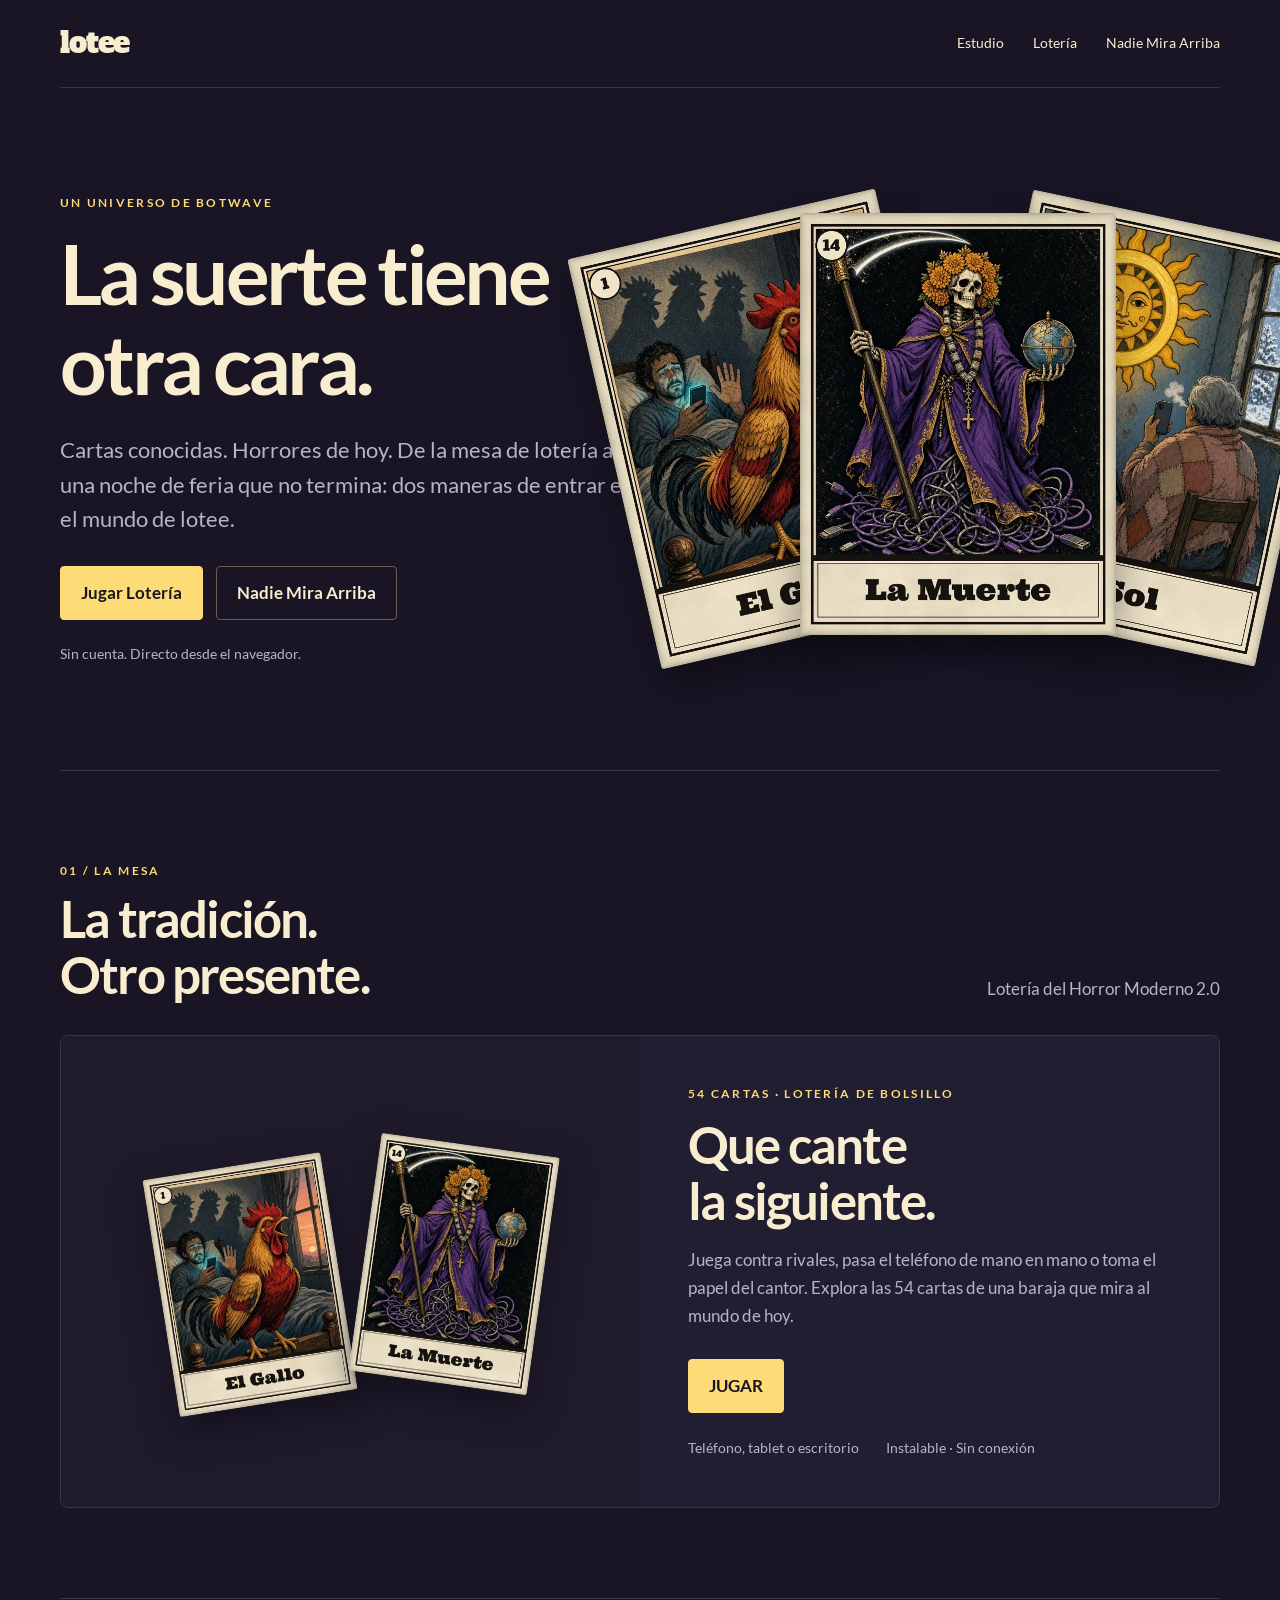
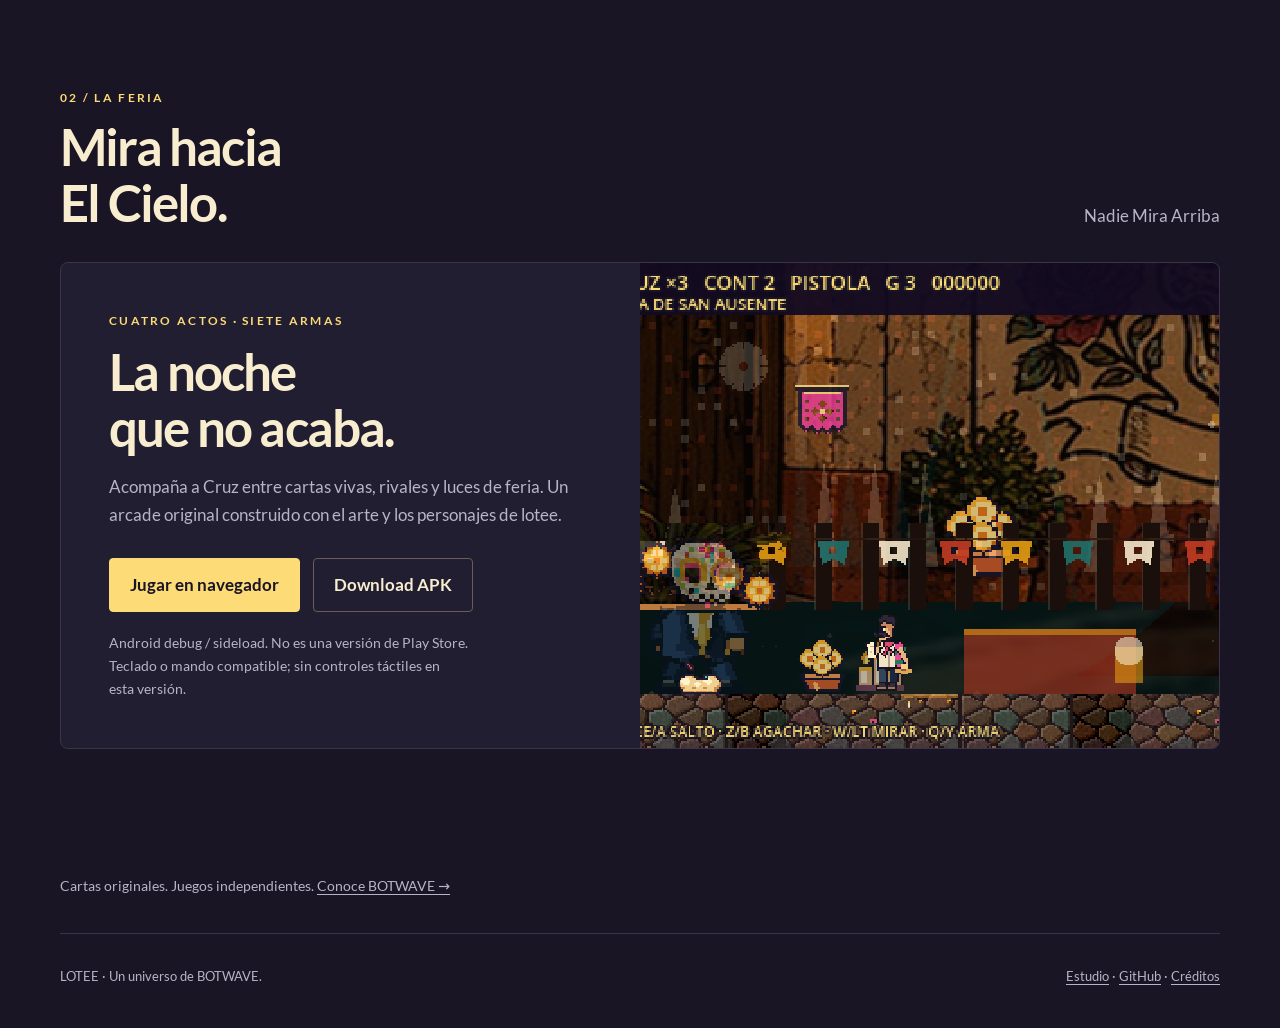
==== index.html @ ef2ec564 "Publish the LOTEE universe with both games, scoped offline PWA and Actions Pages" ====
<!doctype html>
<html lang="es"><head><meta charset="utf-8"><meta name="viewport" content="width=device-width,initial-scale=1,viewport-fit=cover"><meta name="theme-color" content="#171525"><meta name="color-scheme" content="dark"><title>lotee — Un universo, dos maneras de jugar</title><meta name="description" content="Lotería del Horror Moderno 2.0 y Nadie Mira Arriba. Cartas, feria y una noche que no acaba."><link rel="canonical" href="https://botwave1904.github.io/LOTEE/"><link rel="icon" href="assets/favicon.png"><link rel="stylesheet" href="assets/site.css"><meta property="og:type" content="website"><meta property="og:title" content="lotee — Un universo, dos maneras de jugar"><meta property="og:description" content="Lotería del Horror Moderno 2.0 y Nadie Mira Arriba. Cartas, feria y una noche que no acaba."><meta property="og:url" content="https://botwave1904.github.io/LOTEE/"><meta property="og:image" content="https://botwave1904.github.io/LOTEE/assets/og-lotee.jpg"><meta property="og:image:width" content="1200"><meta property="og:image:height" content="630"><meta name="twitter:card" content="summary_large_image"></head><body>
<header class="site-header wrap"><a class="brand slab" href="./">lotee</a><nav class="site-nav" aria-label="Navegación"><a href="https://botwave1904.github.io/">Estudio</a><a href="loteria/">Lotería</a><a href="nadie-mira-arriba/">Nadie Mira Arriba</a></nav></header><main class="wrap">
<section class="hero universe"><div class="hero-copy"><p class="eyebrow">Un universo de BOTWAVE</p><h1>La suerte tiene<br>otra cara.</h1><p class="intro">Cartas conocidas. Horrores de hoy. De la mesa de lotería a una noche de feria que no termina: dos maneras de entrar en el mundo de lotee.</p><div class="actions"><a class="button" href="loteria/">Jugar Lotería</a><a class="button secondary" href="nadie-mira-arriba/">Nadie Mira Arriba</a></div><p class="small muted" style="margin-top:1.4rem">Sin cuenta. Directo desde el navegador.</p></div><div class="fan" aria-label="Cartas originales de lotee"><img src="assets/card-01.webp" alt="El Gallo"><img src="assets/card-14.webp" alt="La Muerte"><img src="assets/card-46.webp" alt="Carta original de lotee"></div></section>
<section class="section" id="loteria"><div class="section-title"><div><p class="eyebrow">01 / La mesa</p><h2>La tradición.<br>Otro presente.</h2></div><p class="muted" style="max-width:31ch">Lotería del Horror Moderno 2.0</p></div><article class="feature"><div class="feature-inner"><div class="feature-media cards"><img src="assets/card-01.webp" alt="El Gallo"><img src="assets/card-14.webp" alt="La Muerte"></div><div class="feature-copy"><p class="eyebrow">54 cartas · Lotería de bolsillo</p><h2>Que cante<br>la siguiente.</h2><p>Juega contra rivales, pasa el teléfono de mano en mano o toma el papel del cantor. Explora las 54 cartas de una baraja que mira al mundo de hoy.</p><div class="actions"><a class="button" href="loteria/">JUGAR</a></div><div class="facts"><span>Teléfono, tablet o escritorio</span><span>Instalable · Sin conexión</span></div></div></div></article></section>
<section class="section" id="nadie"><div class="section-title"><div><p class="eyebrow">02 / La feria</p><h2>Mira hacia<br>El Cielo.</h2></div><p class="muted" style="max-width:31ch">Nadie Mira Arriba</p></div><article class="feature"><div class="feature-inner"><div class="feature-copy"><p class="eyebrow">Cuatro actos · Siete armas</p><h2>La noche<br>que no acaba.</h2><p>Acompaña a Cruz entre cartas vivas, rivales y luces de feria. Un arcade original construido con el arte y los personajes de lotee.</p><div class="actions"><a class="button" href="nadie-mira-arriba/">Jugar en navegador</a><a class="button secondary" href="https://github.com/botwave1904/LOTEE/releases/download/nma-godot-debug-2026-11-07/nadie-mira-arriba-debug.apk">Download APK</a></div><p class="small muted" style="margin-top:1.2rem">Android debug / sideload. No es una versión de Play Store. Teclado o mando compatible; sin controles táctiles en esta versión.</p></div><div class="feature-media"><img class="still" src="assets/nma-still.png" alt="Cruz en el Acto I de Nadie Mira Arriba" loading="lazy"></div></div></article></section><section class="quiet"><p>Cartas originales. Juegos independientes. <a href="https://botwave1904.github.io/">Conoce BOTWAVE →</a></p></section></main><footer class="site-footer wrap"><span>LOTEE · Un universo de BOTWAVE.</span><span><a href="https://botwave1904.github.io/">Estudio</a> · <a href="https://github.com/botwave1904/LOTEE">GitHub</a> · <a href="nadie-mira-arriba/CREDITOS.md">Créditos</a></span></footer></body></html>
---- assets/site.css ----
@layer reset, base, layout, components, motion;
@font-face{font-family:Lato;src:url("Lato.woff2") format("woff2");font-display:swap}
@font-face{font-family:Lato;font-weight:700;src:url("Lato-Bold.woff2") format("woff2");font-display:swap}
@font-face{font-family:Alfa;src:url("AlfaSlabOne.woff2") format("woff2");font-display:swap}
@layer reset{*{box-sizing:border-box}html{scroll-behavior:smooth}body{margin:0}img{display:block;max-width:100%}button,input{font:inherit}a{color:inherit}::selection{background:#ffdc75;color:#171525}}
@layer base{
:root{color-scheme:dark;--b-ink:#171525;--b-panel:#211e31;--b-cream:#f8edcf;--b-gold:#ffdc75;--b-dim:#b9b3c6;--b-line:#393448;--b-max:1160px}
@supports(color:oklch(80% .1 80)){:root{--b-ink:oklch(20.9% .032 293);--b-gold:oklch(90% .125 91)}}
body{font-family:Lato,system-ui,sans-serif;font-size:1.0625rem;line-height:1.65;color:var(--b-cream);background:var(--b-ink);-webkit-font-smoothing:antialiased}
h1,h2,h3,p{margin:0}h1,h2,h3{line-height:1.1;text-wrap:balance}p{text-wrap:pretty}a{text-underline-offset:.24em}a:hover{color:var(--b-gold)}a:focus-visible,button:focus-visible,summary:focus-visible{outline:3px solid var(--b-gold);outline-offset:5px;border-radius:3px}
h1{font-size:clamp(2.65rem,6.4vw,5.1rem);letter-spacing:-.045em;font-weight:700}h2{font-size:clamp(1.95rem,4vw,3.35rem);letter-spacing:-.035em}h3{font-size:1.35rem}p+p{margin-top:1rem}.eyebrow{font-size:.75rem;letter-spacing:.19em;text-transform:uppercase;color:var(--b-gold);font-weight:700}.muted{color:var(--b-dim)}.small{font-size:.875rem}.slab{font-family:Alfa,Georgia,serif;font-weight:400}.accent{color:var(--b-gold)}
}
@layer layout{
.wrap{width:min(var(--b-max),calc(100% - clamp(2rem,7vw,6rem)));margin-inline:auto}.site-header{display:flex;align-items:center;justify-content:space-between;gap:1.1rem;min-height:88px;border-bottom:1px solid var(--b-line)}.brand{text-decoration:none;font-size:.96rem;letter-spacing:.15em;font-weight:700;white-space:nowrap}.brand.slab{letter-spacing:-.04em;font-size:1.8rem;font-weight:400}.site-nav{display:flex;gap:clamp(.6rem,2.3vw,1.8rem);flex-wrap:wrap;align-items:center;font-size:.85rem; & a{display:inline-flex;align-items:center;min-height:44px;text-decoration:none} & a[aria-current=page]{color:var(--b-gold)}}
.hero{display:grid;gap:3rem;align-items:center;padding-block:clamp(3.25rem,7.5vw,7rem)}.hero-copy{max-width:710px}.hero h1{margin-block:1rem 1.55rem}.intro{font-size:clamp(1.12rem,1.9vw,1.35rem);line-height:1.6;color:var(--b-dim);max-width:53ch}.section{padding-block:clamp(3rem,7vw,6rem);border-top:1px solid var(--b-line)}.section-title{display:flex;align-items:end;justify-content:space-between;gap:2rem;margin-bottom:2rem}.section-title .eyebrow{margin-bottom:.6rem}.feature{container-type:inline-size;container-name:project;border:1px solid var(--b-line);background:var(--b-panel);overflow:hidden;border-radius:8px}.feature-inner{display:grid}.feature-copy{padding:clamp(1.5rem,5cqi,3rem)}.feature h2{margin:.75rem 0 1.1rem}.feature-copy>p:not(.eyebrow){color:var(--b-dim);max-width:51ch}.feature-media{position:relative;min-height:250px;background:#201b2c;overflow:hidden}.feature-media .still{width:100%;height:100%;object-fit:cover;image-rendering:pixelated}.feature-media.cards{display:flex;align-items:center;justify-content:center;gap:5%;padding:2rem;min-height:340px; & img{width:36%;max-width:180px;border-radius:3px;box-shadow:0 14px 34px #08060e80} & img:first-child{transform:rotate(-9deg) translateY(.8rem)} & img:last-child{transform:rotate(8deg) translateY(-.5rem)}}
@container project (min-width:780px){.feature-inner{grid-template-columns:1fr 1fr}.feature-copy{align-self:center}.feature-media{min-height:400px}}
.grid-two{display:grid;gap:2rem}.facts{display:flex;flex-wrap:wrap;gap:.6rem 1.7rem;margin-top:1.5rem;color:var(--b-dim);font-size:.85rem}.site-footer{display:flex;flex-wrap:wrap;align-items:center;justify-content:space-between;gap:1rem;padding-block:2rem 2.5rem;border-top:1px solid var(--b-line);font-size:.83rem;color:var(--b-dim)}.quiet{padding-block:2.2rem;color:var(--b-dim);font-size:.9rem}.quiet strong{color:var(--b-cream);font-weight:400}
@media(min-width:850px){.hero.universe{grid-template-columns:1.12fr 1fr;min-height:660px}.grid-two{grid-template-columns:1fr 1fr}}
@media(max-width:600px){.site-header{min-height:78px;gap:.7rem}.site-nav{font-size:.77rem;gap:.65rem}.brand{font-size:.82rem}.brand.slab{font-size:1.45rem}.section-title{display:block}.section-title>p{margin-top:1rem}.hero{gap:2rem}.hero-copy{width:100%}}
}
@layer components{
.actions{display:flex;gap:.8rem;flex-wrap:wrap;margin-top:1.8rem;align-items:center}.button{display:inline-flex;justify-content:center;align-items:center;min-height:50px;border:1px solid var(--b-gold);border-radius:4px;background:var(--b-gold);color:var(--b-ink);padding:.75rem 1.25rem;font-weight:700;text-decoration:none;transition:transform .15s ease,background .15s ease; &.secondary{background:transparent;color:var(--b-cream);border-color:#6b5c57} &:hover{color:var(--b-ink);background:#ffe7a1;transform:translateY(-2px)} &.secondary:hover{color:var(--b-gold);background:#ffffff08}}.text-link{font-size:.9rem;color:var(--b-gold);display:inline-flex;align-items:center;min-height:44px}.fan{height:clamp(320px,43vw,490px);position:relative;isolation:isolate; & img{position:absolute;height:86%;width:auto;max-width:70%;object-fit:contain;inset:6% auto auto 50%;border-radius:4px;box-shadow:0 20px 40px #0005;transform-origin:50% 100%} & img:first-child{transform:translateX(-95%) rotate(-13deg);z-index:1} & img:nth-child(2){transform:translateX(-50%);z-index:3} & img:last-child{transform:translateX(-5%) rotate(12deg);z-index:2}}
.panel{border:1px solid var(--b-line);padding:clamp(1.4rem,3vw,2.2rem);border-radius:6px;background:var(--b-panel); & h3{margin-bottom:1rem} & p{color:var(--b-dim)} & li+li{margin-top:.65rem}}.panel ul,.panel ol{padding-left:1.2rem;color:var(--b-dim)}kbd{border:1px solid #6a5c72;border-radius:3px;padding:.05rem .3rem;font:inherit;font-size:.85em;white-space:nowrap}code{overflow-wrap:anywhere;font-size:.8em}details{margin-top:1.5rem}summary{color:var(--b-gold);cursor:pointer}.pixel-mark{width:76px;height:76px;image-rendering:pixelated;margin-bottom:1.4rem}.nma-preview{width:100%;aspect-ratio:16/9;object-fit:cover;image-rendering:pixelated;border-radius:5px;border:1px solid var(--b-line)}.breadcrumb{padding-top:1.8rem;font-size:.85rem;color:var(--b-dim)}.universe-nav{font-family:Lato,system-ui,sans-serif;background:var(--b-ink);color:var(--b-cream);display:flex;gap:1rem;justify-content:space-between;align-items:center;min-height:48px;padding:0 max(12px,env(safe-area-inset-right));border-bottom:1px solid var(--b-line); & .brand{font-size:.85rem} & nav{display:flex;gap:clamp(.7rem,3vw,1.3rem);align-items:center} & a{text-decoration:none;min-height:44px;display:inline-flex;align-items:center;font-size:.75rem} & a[aria-current=page]{color:var(--b-gold)}}
}
@layer motion{@view-transition{navigation:auto}::view-transition-old(root),::view-transition-new(root){animation-duration:.14s}@media(prefers-reduced-motion:reduce){html{scroll-behavior:auto}*,*::before,*::after{animation-duration:.01ms!important;animation-iteration-count:1!important;transition:none!important}::view-transition-old(root),::view-transition-new(root){animation:none!important}}}
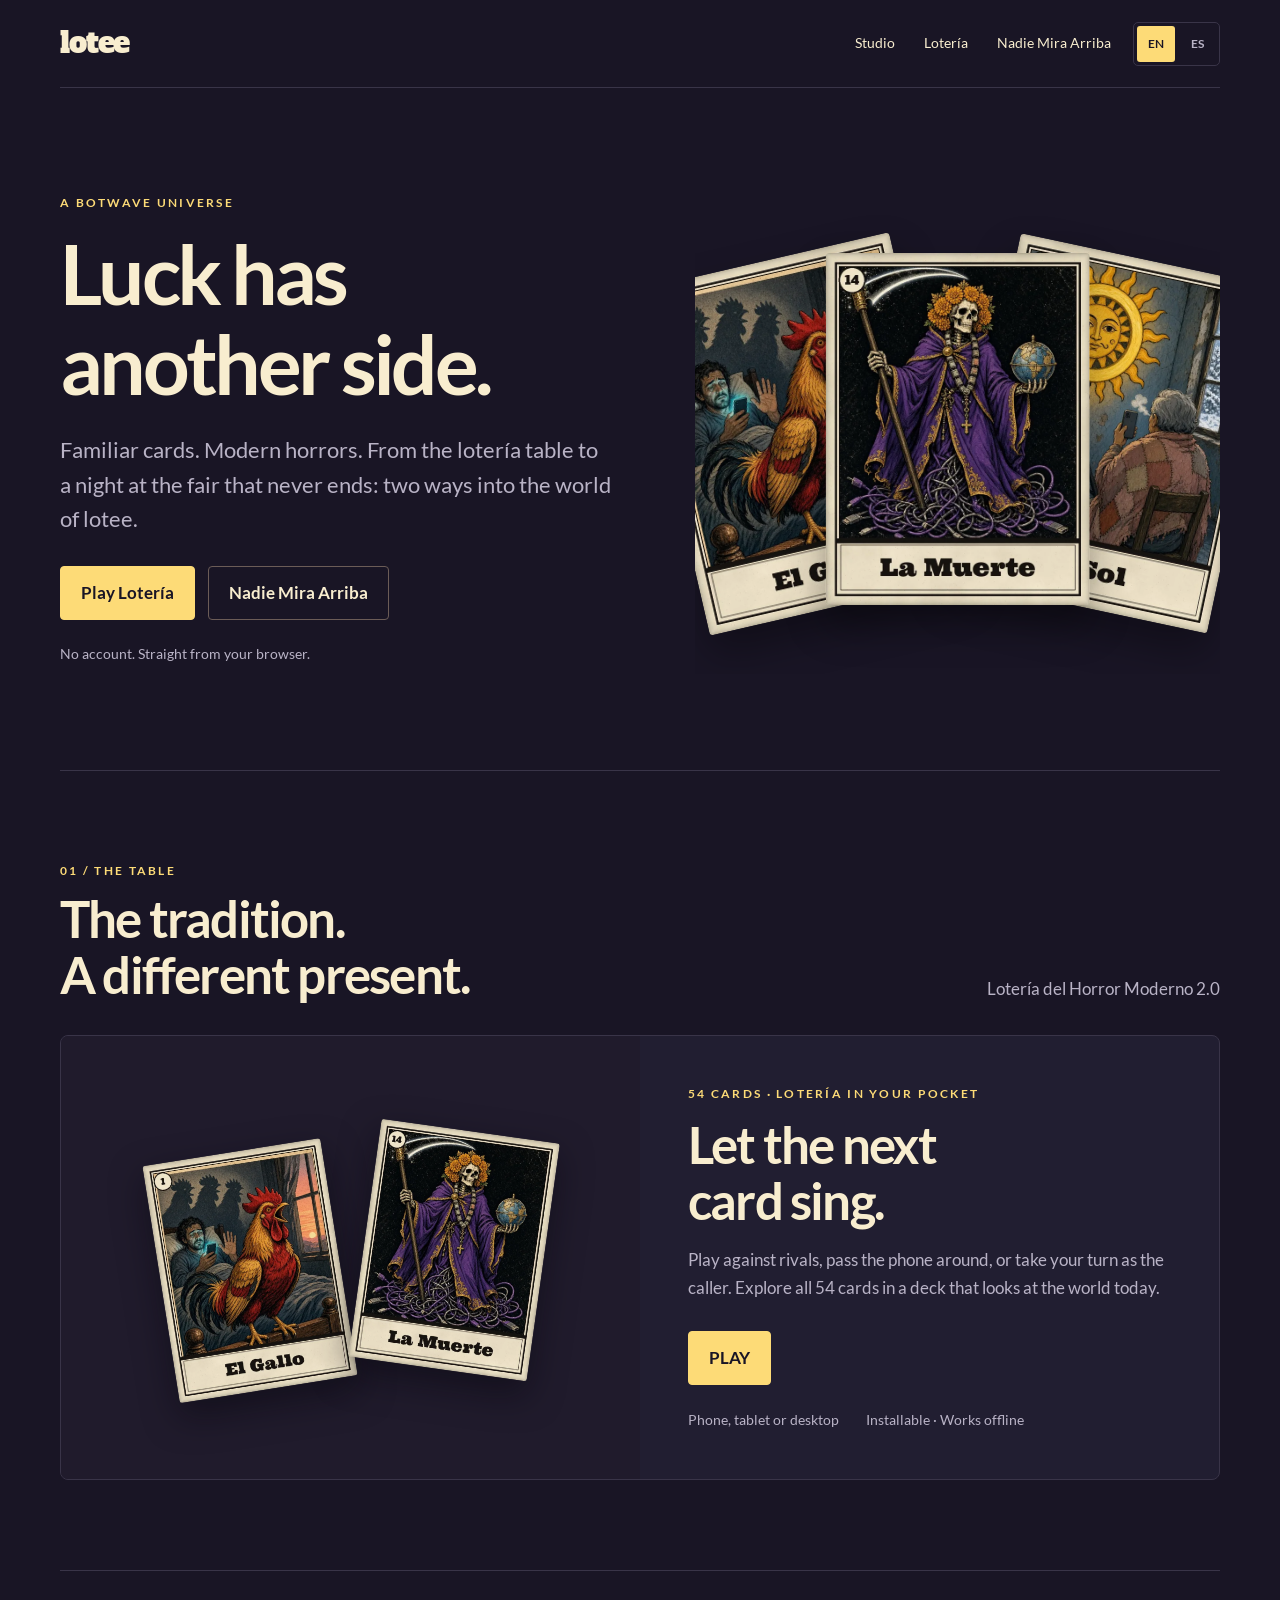
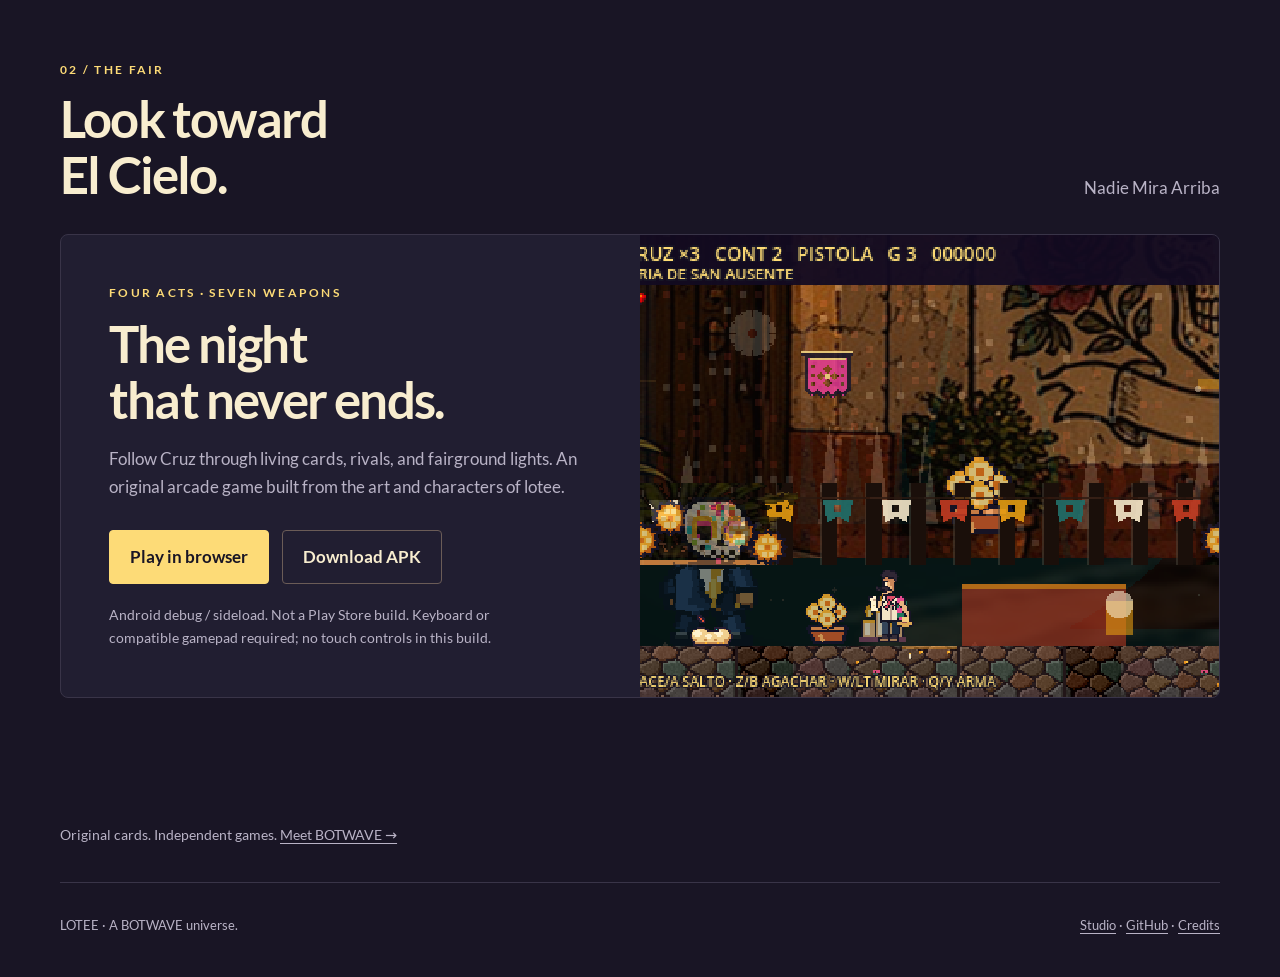
==== commit 709b3e1e: "Default to English and offer Spanish through one explicit shared preference" ====
--- a/index.html
+++ b/index.html
@@ -1,6 +1,32 @@
-<!doctype html>
-<html lang="es"><head><meta charset="utf-8"><meta name="viewport" content="width=device-width,initial-scale=1,viewport-fit=cover"><meta name="theme-color" content="#171525"><meta name="color-scheme" content="dark"><title>lotee — Un universo, dos maneras de jugar</title><meta name="description" content="Lotería del Horror Moderno 2.0 y Nadie Mira Arriba. Cartas, feria y una noche que no acaba."><link rel="canonical" href="https://botwave1904.github.io/LOTEE/"><link rel="icon" href="assets/favicon.png"><link rel="stylesheet" href="assets/site.css"><meta property="og:type" content="website"><meta property="og:title" content="lotee — Un universo, dos maneras de jugar"><meta property="og:description" content="Lotería del Horror Moderno 2.0 y Nadie Mira Arriba. Cartas, feria y una noche que no acaba."><meta property="og:url" content="https://botwave1904.github.io/LOTEE/"><meta property="og:image" content="https://botwave1904.github.io/LOTEE/assets/og-lotee.jpg"><meta property="og:image:width" content="1200"><meta property="og:image:height" content="630"><meta name="twitter:card" content="summary_large_image"></head><body>
-<header class="site-header wrap"><a class="brand slab" href="./">lotee</a><nav class="site-nav" aria-label="Navegación"><a href="https://botwave1904.github.io/">Estudio</a><a href="loteria/">Lotería</a><a href="nadie-mira-arriba/">Nadie Mira Arriba</a></nav></header><main class="wrap">
-<section class="hero universe"><div class="hero-copy"><p class="eyebrow">Un universo de BOTWAVE</p><h1>La suerte tiene<br>otra cara.</h1><p class="intro">Cartas conocidas. Horrores de hoy. De la mesa de lotería a una noche de feria que no termina: dos maneras de entrar en el mundo de lotee.</p><div class="actions"><a class="button" href="loteria/">Jugar Lotería</a><a class="button secondary" href="nadie-mira-arriba/">Nadie Mira Arriba</a></div><p class="small muted" style="margin-top:1.4rem">Sin cuenta. Directo desde el navegador.</p></div><div class="fan" aria-label="Cartas originales de lotee"><img src="assets/card-01.webp" alt="El Gallo"><img src="assets/card-14.webp" alt="La Muerte"><img src="assets/card-46.webp" alt="Carta original de lotee"></div></section>
-<section class="section" id="loteria"><div class="section-title"><div><p class="eyebrow">01 / La mesa</p><h2>La tradición.<br>Otro presente.</h2></div><p class="muted" style="max-width:31ch">Lotería del Horror Moderno 2.0</p></div><article class="feature"><div class="feature-inner"><div class="feature-media cards"><img src="assets/card-01.webp" alt="El Gallo"><img src="assets/card-14.webp" alt="La Muerte"></div><div class="feature-copy"><p class="eyebrow">54 cartas · Lotería de bolsillo</p><h2>Que cante<br>la siguiente.</h2><p>Juega contra rivales, pasa el teléfono de mano en mano o toma el papel del cantor. Explora las 54 cartas de una baraja que mira al mundo de hoy.</p><div class="actions"><a class="button" href="loteria/">JUGAR</a></div><div class="facts"><span>Teléfono, tablet o escritorio</span><span>Instalable · Sin conexión</span></div></div></div></article></section>
-<section class="section" id="nadie"><div class="section-title"><div><p class="eyebrow">02 / La feria</p><h2>Mira hacia<br>El Cielo.</h2></div><p class="muted" style="max-width:31ch">Nadie Mira Arriba</p></div><article class="feature"><div class="feature-inner"><div class="feature-copy"><p class="eyebrow">Cuatro actos · Siete armas</p><h2>La noche<br>que no acaba.</h2><p>Acompaña a Cruz entre cartas vivas, rivales y luces de feria. Un arcade original construido con el arte y los personajes de lotee.</p><div class="actions"><a class="button" href="nadie-mira-arriba/">Jugar en navegador</a><a class="button secondary" href="https://github.com/botwave1904/LOTEE/releases/download/nma-godot-debug-2026-11-07/nadie-mira-arriba-debug.apk">Download APK</a></div><p class="small muted" style="margin-top:1.2rem">Android debug / sideload. No es una versión de Play Store. Teclado o mando compatible; sin controles táctiles en esta versión.</p></div><div class="feature-media"><img class="still" src="assets/nma-still.png" alt="Cruz en el Acto I de Nadie Mira Arriba" loading="lazy"></div></div></article></section><section class="quiet"><p>Cartas originales. Juegos independientes. <a href="https://botwave1904.github.io/">Conoce BOTWAVE →</a></p></section></main><footer class="site-footer wrap"><span>LOTEE · Un universo de BOTWAVE.</span><span><a href="https://botwave1904.github.io/">Estudio</a> · <a href="https://github.com/botwave1904/LOTEE">GitHub</a> · <a href="nadie-mira-arriba/CREDITOS.md">Créditos</a></span></footer></body></html>+<!DOCTYPE html>
+
+<html lang="en"><head><meta charset="utf-8"/><meta content="width=device-width,initial-scale=1,viewport-fit=cover" name="viewport"/><meta content="#171525" name="theme-color"/><meta content="dark" name="color-scheme"/><title data-en="lotee — One universe, two ways to play" data-es="lotee — Un universo, dos maneras de jugar">lotee — One universe, two ways to play</title><meta content="Lotería del Horror Moderno 2.0 and Nadie Mira Arriba. Cards, a fair, and a night that never ends." data-en-content="Lotería del Horror Moderno 2.0 and Nadie Mira Arriba. Cards, a fair, and a night that never ends." data-es-content="Lotería del Horror Moderno 2.0 y Nadie Mira Arriba. Cartas, feria y una noche que no acaba." name="description"/><link href="https://botwave1904.github.io/LOTEE/" rel="canonical"/><link href="assets/favicon.png" rel="icon"/><link href="assets/site.css" rel="stylesheet"/><meta content="website" property="og:type"/><meta content="lotee — One universe, two ways to play" data-en-content="lotee — One universe, two ways to play" data-es-content="lotee — Un universo, dos maneras de jugar" property="og:title"/><meta content="Lotería del Horror Moderno 2.0 and Nadie Mira Arriba. Cards, a fair, and a night that never ends." data-en-content="Lotería del Horror Moderno 2.0 and Nadie Mira Arriba. Cards, a fair, and a night that never ends." data-es-content="Lotería del Horror Moderno 2.0 y Nadie Mira Arriba. Cartas, feria y una noche que no acaba." property="og:description"/><meta content="https://botwave1904.github.io/LOTEE/" property="og:url"/><meta content="https://botwave1904.github.io/LOTEE/assets/og-lotee.jpg" data-en-content="https://botwave1904.github.io/LOTEE/assets/og-lotee.jpg" data-es-content="https://botwave1904.github.io/LOTEE/assets/og-lotee-es.jpg" property="og:image"/><meta content="1200" property="og:image:width"/><meta content="630" property="og:image:height"/><meta content="summary_large_image" name="twitter:card"/><style>html[data-language-loading] body{visibility:hidden}</style><script>/* One explicit origin-wide choice. Never infer a locale from the browser. */
+(() => {
+ 'use strict';
+ const KEY='botwave.language.explicit.v1';
+ let lang='en';
+ try {const saved=localStorage.getItem(KEY);if(saved==='es'||saved==='en')lang=saved;}catch{}
+ document.documentElement.lang=lang;
+ if(lang==='es')document.documentElement.setAttribute('data-language-loading','');
+ function apply(){
+  document.documentElement.lang=lang;
+  document.querySelectorAll('[data-en][data-es]').forEach(el=>{el.textContent=el.getAttribute('data-'+lang);});
+  for(const attr of ['content','aria-label','alt','title'])document.querySelectorAll('[data-en-'+attr+']').forEach(el=>el.setAttribute(attr,el.getAttribute('data-'+lang+'-'+attr)));
+  document.querySelectorAll('[data-site-language]').forEach(el=>el.setAttribute('aria-pressed',String(el.dataset.siteLanguage===lang)));
+  document.documentElement.removeAttribute('data-language-loading');
+ }
+ function choose(value,origin='site',persist=true){
+  if(value!=='en'&&value!=='es')return;
+  lang=value;if(persist)try{localStorage.setItem(KEY,value);}catch{}
+  apply();window.dispatchEvent(new CustomEvent('botwave:language',{detail:{lang,origin}}));
+ }
+ window.BotwaveLocale={KEY,get lang(){return lang;},choose,apply};
+ document.addEventListener('click',e=>{const button=e.target.closest('button[data-site-language]');if(button)choose(button.dataset.siteLanguage);});
+ document.addEventListener('DOMContentLoaded',apply,{once:true});
+ window.addEventListener('storage',e=>{if(e.key===KEY)choose(e.newValue==='es'?'es':'en','storage',false);});
+})();
+</script><meta content="en_US" data-en-content="en_US" data-es-content="es_MX" property="og:locale"/></head><body>
+<header class="site-header wrap"><a class="brand slab" href="./">lotee</a><nav aria-label="Navigation" class="site-nav" data-en-aria-label="Navigation" data-es-aria-label="Navegación"><a href="https://botwave1904.github.io/"><span data-en="Studio" data-es="Estudio">Studio</span></a><a href="loteria/">Lotería</a><a href="nadie-mira-arriba/">Nadie Mira Arriba</a></nav><div aria-label="Language" class="locale-control" data-en-aria-label="Language" data-es-aria-label="Idioma" role="group"><button aria-label="Switch to English" aria-pressed="true" data-en-aria-label="Switch to English" data-es-aria-label="Cambiar a inglés" data-site-language="en" lang="en" type="button">EN</button><button aria-label="Switch to Spanish" aria-pressed="false" data-en-aria-label="Switch to Spanish" data-es-aria-label="Cambiar a español" data-site-language="es" lang="es" type="button">ES</button></div></header><main class="wrap">
+<section class="hero universe"><div class="hero-copy"><p class="eyebrow"><span data-en="A BOTWAVE universe" data-es="Un universo de BOTWAVE">A BOTWAVE universe</span></p><h1><span data-en="Luck has" data-es="La suerte tiene">Luck has</span><br/><span data-en="another side." data-es="otra cara.">another side.</span></h1><p class="intro"><span data-en="Familiar cards. Modern horrors. From the lotería table to a night at the fair that never ends: two ways into the world of lotee." data-es="Cartas conocidas. Horrores de hoy. De la mesa de lotería a una noche de feria que no termina: dos maneras de entrar en el mundo de lotee.">Familiar cards. Modern horrors. From the lotería table to a night at the fair that never ends: two ways into the world of lotee.</span></p><div class="actions"><a class="button" href="loteria/"><span data-en="Play Lotería" data-es="Jugar Lotería">Play Lotería</span></a><a class="button secondary" href="nadie-mira-arriba/">Nadie Mira Arriba</a></div><p class="small muted" style="margin-top:1.4rem"><span data-en="No account. Straight from your browser." data-es="Sin cuenta. Directo desde el navegador.">No account. Straight from your browser.</span></p></div><div aria-label="Original lotee cards" class="fan" data-en-aria-label="Original lotee cards" data-es-aria-label="Cartas originales de lotee"><img alt="El Gallo" src="assets/card-01.webp"/><img alt="La Muerte" src="assets/card-14.webp"/><img alt="An original lotee card" data-en-alt="An original lotee card" data-es-alt="Carta original de lotee" src="assets/card-46.webp"/></div></section>
+<section class="section" id="loteria"><div class="section-title"><div><p class="eyebrow"><span data-en="01 / The table" data-es="01 / La mesa">01 / The table</span></p><h2><span data-en="The tradition." data-es="La tradición.">The tradition.</span><br/><span data-en="A different present." data-es="Otro presente.">A different present.</span></h2></div><p class="muted" style="max-width:31ch">Lotería del Horror Moderno 2.0</p></div><article class="feature"><div class="feature-inner"><div class="feature-media cards"><img alt="El Gallo" src="assets/card-01.webp"/><img alt="La Muerte" src="assets/card-14.webp"/></div><div class="feature-copy"><p class="eyebrow"><span data-en="54 cards · Lotería in your pocket" data-es="54 cartas · Lotería de bolsillo">54 cards · Lotería in your pocket</span></p><h2><span data-en="Let the next" data-es="Que cante">Let the next</span><br/><span data-en="card sing." data-es="la siguiente.">card sing.</span></h2><p><span data-en="Play against rivals, pass the phone around, or take your turn as the caller. Explore all 54 cards in a deck that looks at the world today." data-es="Juega contra rivales, pasa el teléfono de mano en mano o toma el papel del cantor. Explora las 54 cartas de una baraja que mira al mundo de hoy.">Play against rivals, pass the phone around, or take your turn as the caller. Explore all 54 cards in a deck that looks at the world today.</span></p><div class="actions"><a class="button" href="loteria/"><span data-en="PLAY" data-es="JUGAR">PLAY</span></a></div><div class="facts"><span><span data-en="Phone, tablet or desktop" data-es="Teléfono, tablet o escritorio">Phone, tablet or desktop</span></span><span><span data-en="Installable · Works offline" data-es="Instalable · Sin conexión">Installable · Works offline</span></span></div></div></div></article></section>
+<section class="section" id="nadie"><div class="section-title"><div><p class="eyebrow"><span data-en="02 / The fair" data-es="02 / La feria">02 / The fair</span></p><h2><span data-en="Look toward" data-es="Mira hacia">Look toward</span><br/>El Cielo.</h2></div><p class="muted" style="max-width:31ch">Nadie Mira Arriba</p></div><article class="feature"><div class="feature-inner"><div class="feature-copy"><p class="eyebrow"><span data-en="Four acts · Seven weapons" data-es="Cuatro actos · Siete armas">Four acts · Seven weapons</span></p><h2><span data-en="The night" data-es="La noche">The night</span><br/><span data-en="that never ends." data-es="que no acaba.">that never ends.</span></h2><p><span data-en="Follow Cruz through living cards, rivals, and fairground lights. An original arcade game built from the art and characters of lotee." data-es="Acompaña a Cruz entre cartas vivas, rivales y luces de feria. Un arcade original construido con el arte y los personajes de lotee.">Follow Cruz through living cards, rivals, and fairground lights. An original arcade game built from the art and characters of lotee.</span></p><div class="actions"><a class="button" href="nadie-mira-arriba/"><span data-en="Play in browser" data-es="Jugar en navegador">Play in browser</span></a><a class="button secondary" href="https://github.com/botwave1904/LOTEE/releases/download/nma-godot-debug-2026-11-07/nadie-mira-arriba-debug.apk"><span data-en="Download APK" data-es="Descargar APK">Download APK</span></a></div><p class="small muted" style="margin-top:1.2rem"><span data-en="Android debug / sideload. Not a Play Store build. Keyboard or compatible gamepad required; no touch controls in this build." data-es="Android debug / sideload. No es una versión de Play Store. Teclado o mando compatible; sin controles táctiles en esta versión.">Android debug / sideload. Not a Play Store build. Keyboard or compatible gamepad required; no touch controls in this build.</span></p></div><div class="feature-media"><img alt="Cruz in Act I of Nadie Mira Arriba" class="still" data-en-alt="Cruz in Act I of Nadie Mira Arriba" data-es-alt="Cruz en el Acto I de Nadie Mira Arriba" loading="lazy" src="assets/nma-still.png"/></div></div></article></section><section class="quiet"><p><span data-en="Original cards. Independent games." data-es="Cartas originales. Juegos independientes.">Original cards. Independent games.</span> <a href="https://botwave1904.github.io/"><span data-en="Meet BOTWAVE →" data-es="Conoce BOTWAVE →">Meet BOTWAVE →</span></a></p></section></main><footer class="site-footer wrap"><span><span data-en="LOTEE · A BOTWAVE universe." data-es="LOTEE · Un universo de BOTWAVE.">LOTEE · A BOTWAVE universe.</span></span><span><a href="https://botwave1904.github.io/"><span data-en="Studio" data-es="Estudio">Studio</span></a> · <a href="https://github.com/botwave1904/LOTEE">GitHub</a> · <a href="nadie-mira-arriba/CREDITOS.md"><span data-en="Credits" data-es="Créditos">Credits</span></a></span></footer></body></html>
--- a/assets/site.css
+++ b/assets/site.css
@@ -23,3 +23,28 @@
 .panel{border:1px solid var(--b-line);padding:clamp(1.4rem,3vw,2.2rem);border-radius:6px;background:var(--b-panel); & h3{margin-bottom:1rem} & p{color:var(--b-dim)} & li+li{margin-top:.65rem}}.panel ul,.panel ol{padding-left:1.2rem;color:var(--b-dim)}kbd{border:1px solid #6a5c72;border-radius:3px;padding:.05rem .3rem;font:inherit;font-size:.85em;white-space:nowrap}code{overflow-wrap:anywhere;font-size:.8em}details{margin-top:1.5rem}summary{color:var(--b-gold);cursor:pointer}.pixel-mark{width:76px;height:76px;image-rendering:pixelated;margin-bottom:1.4rem}.nma-preview{width:100%;aspect-ratio:16/9;object-fit:cover;image-rendering:pixelated;border-radius:5px;border:1px solid var(--b-line)}.breadcrumb{padding-top:1.8rem;font-size:.85rem;color:var(--b-dim)}.universe-nav{font-family:Lato,system-ui,sans-serif;background:var(--b-ink);color:var(--b-cream);display:flex;gap:1rem;justify-content:space-between;align-items:center;min-height:48px;padding:0 max(12px,env(safe-area-inset-right));border-bottom:1px solid var(--b-line); & .brand{font-size:.85rem} & nav{display:flex;gap:clamp(.7rem,3vw,1.3rem);align-items:center} & a{text-decoration:none;min-height:44px;display:inline-flex;align-items:center;font-size:.75rem} & a[aria-current=page]{color:var(--b-gold)}}
 }
 @layer motion{@view-transition{navigation:auto}::view-transition-old(root),::view-transition-new(root){animation-duration:.14s}@media(prefers-reduced-motion:reduce){html{scroll-behavior:auto}*,*::before,*::after{animation-duration:.01ms!important;animation-iteration-count:1!important;transition:none!important}::view-transition-old(root),::view-transition-new(root){animation:none!important}}}
+/* Decorative cards stay inside their grid cell; no text overlap or page overflow. */
+@layer layout{
+.hero-copy{min-width:0}.fan{min-width:0;overflow:clip}
+@media(min-width:850px){.hero.universe{grid-template-columns:minmax(0,1.12fr) minmax(0,1fr)}}
+}
+
+@layer components{@media(min-width:850px){.fan img{height:72%;top:14%}}}
+@layer components{
+.locale-control{display:inline-flex;align-items:center;gap:3px;border:1px solid var(--b-line,#6a5c72);border-radius:5px;padding:3px;white-space:nowrap;font-family:Lato,system-ui,sans-serif;width:max-content}
+.locale-control button{appearance:none;cursor:pointer;border:0;border-radius:3px;background:transparent;color:var(--b-dim,#b9b3c6);font:700 .75rem/1 Lato,system-ui,sans-serif;min-width:38px;min-height:36px;padding:.55rem .6rem}
+.locale-control button[aria-pressed=true]{background:var(--b-gold,#ffdc75);color:var(--b-ink,#171525)}
+.locale-control button:hover{color:var(--b-cream,#f8edcf);background:#ffffff16}.locale-control button[aria-pressed=true]:hover{background:#ffe7a1;color:#171525}
+}
+@layer layout{
+.site-header>.site-nav{margin-left:auto}.site-header>.locale-control{margin-left:.3rem}.universe-nav>.locale-control{margin-left:auto}.universe-nav>nav{margin-left:auto}
+@media(max-width:600px){
+.site-header,.universe-nav{display:grid;grid-template-columns:1fr auto;gap:.3rem 1rem;padding-block:.65rem}
+.site-header>.site-nav,.universe-nav>nav{grid-column:1/-1;grid-row:2;justify-content:space-between;margin-left:0;gap:.6rem}
+.site-header>.locale-control,.universe-nav>.locale-control{grid-column:2;grid-row:1;margin:0}
+}
+}
+/* The PWA's unlayered base button reset must not erase the shared control's contrast. */
+.card-game .universe-nav .locale-control button{font:700 .75rem/1 Lato,system-ui,sans-serif;color:#b9b3c6}
+.card-game .universe-nav .locale-control button[aria-pressed=true]{color:#171525;background:#ffdc75}
+@layer components{@media(max-width:600px){.universe-nav{display:grid;grid-template-columns:1fr auto;gap:.3rem 1rem;padding-block:.65rem}}}
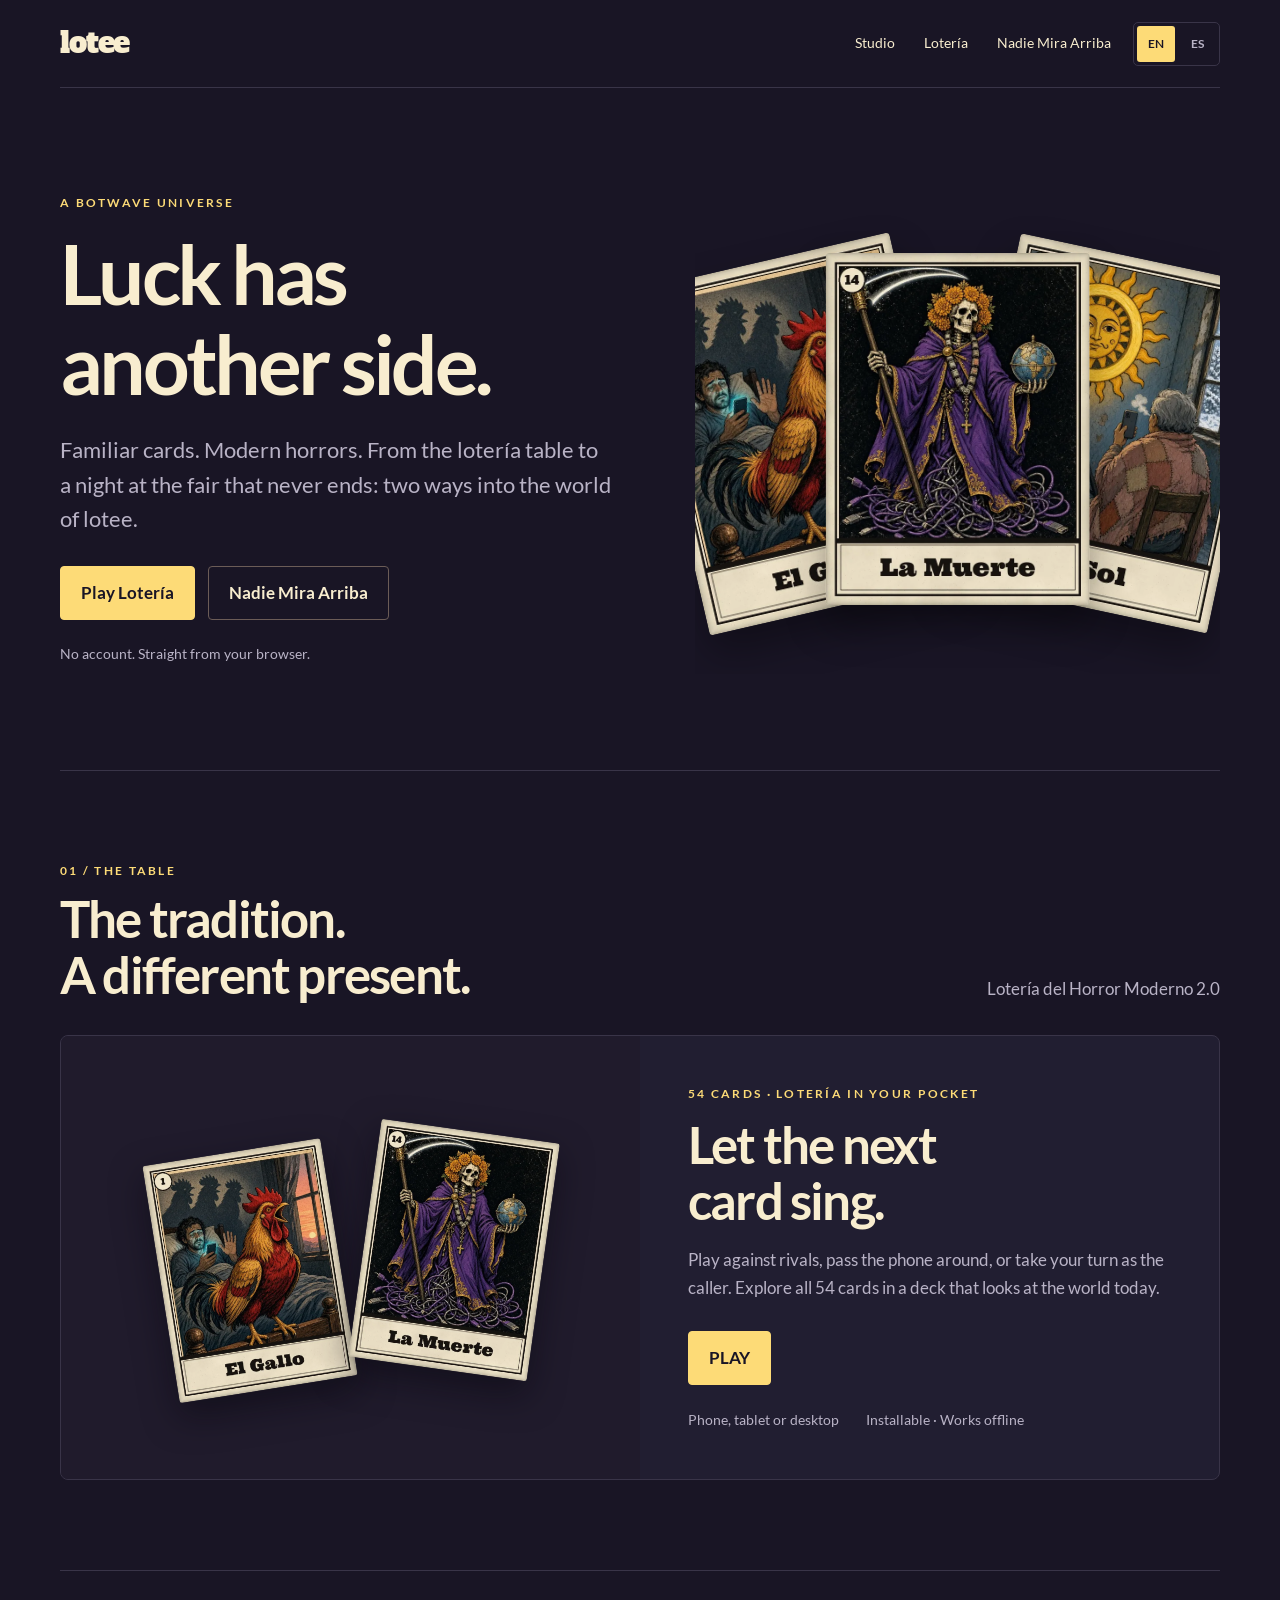
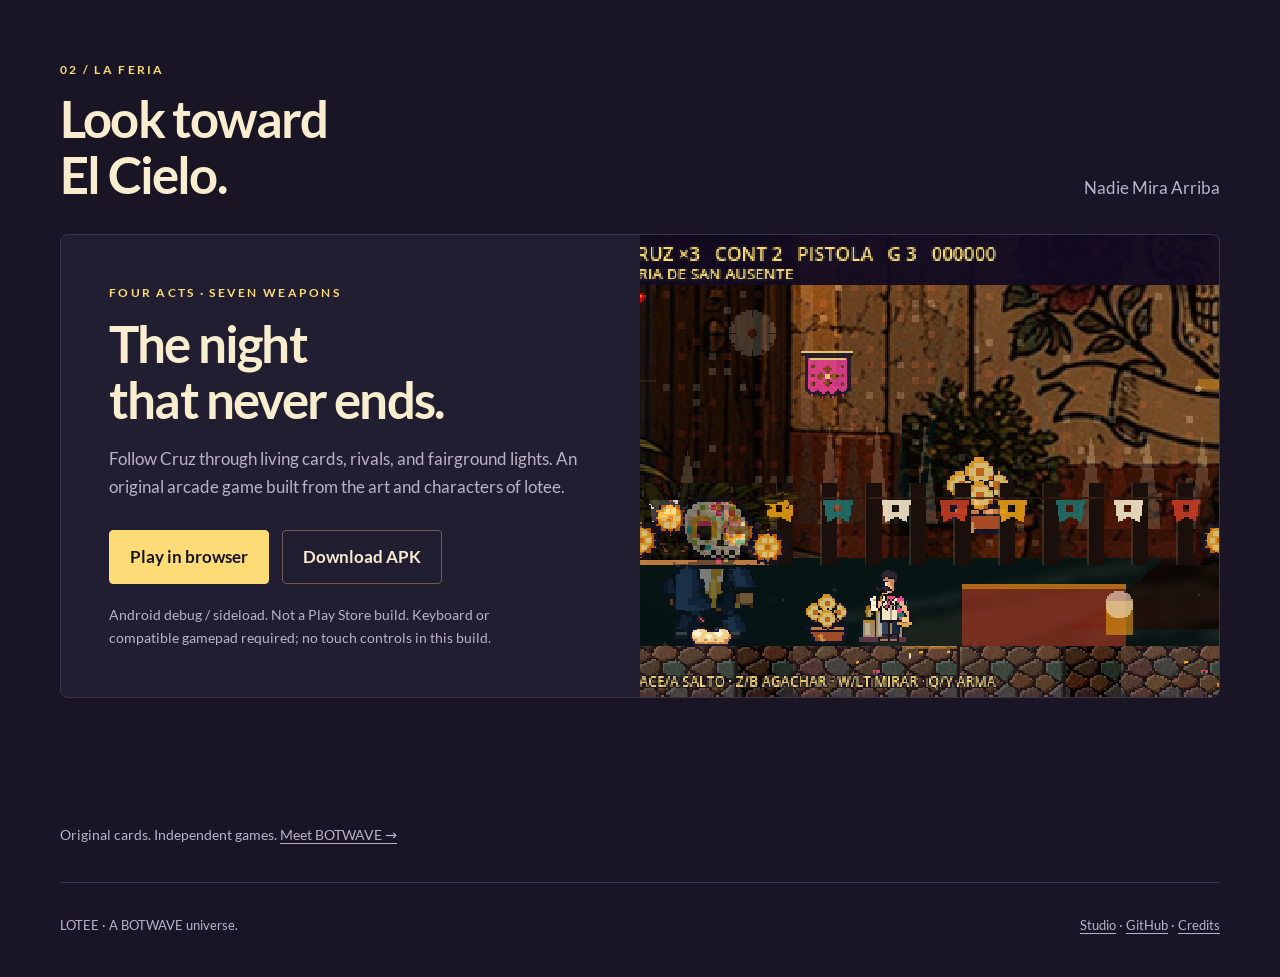
==== commit b5d1fc50: "Preserve La Feria as an authored proper name in both locales" ====
--- a/index.html
+++ b/index.html
@@ -29,4 +29,4 @@
 <header class="site-header wrap"><a class="brand slab" href="./">lotee</a><nav aria-label="Navigation" class="site-nav" data-en-aria-label="Navigation" data-es-aria-label="Navegación"><a href="https://botwave1904.github.io/"><span data-en="Studio" data-es="Estudio">Studio</span></a><a href="loteria/">Lotería</a><a href="nadie-mira-arriba/">Nadie Mira Arriba</a></nav><div aria-label="Language" class="locale-control" data-en-aria-label="Language" data-es-aria-label="Idioma" role="group"><button aria-label="Switch to English" aria-pressed="true" data-en-aria-label="Switch to English" data-es-aria-label="Cambiar a inglés" data-site-language="en" lang="en" type="button">EN</button><button aria-label="Switch to Spanish" aria-pressed="false" data-en-aria-label="Switch to Spanish" data-es-aria-label="Cambiar a español" data-site-language="es" lang="es" type="button">ES</button></div></header><main class="wrap">
 <section class="hero universe"><div class="hero-copy"><p class="eyebrow"><span data-en="A BOTWAVE universe" data-es="Un universo de BOTWAVE">A BOTWAVE universe</span></p><h1><span data-en="Luck has" data-es="La suerte tiene">Luck has</span><br/><span data-en="another side." data-es="otra cara.">another side.</span></h1><p class="intro"><span data-en="Familiar cards. Modern horrors. From the lotería table to a night at the fair that never ends: two ways into the world of lotee." data-es="Cartas conocidas. Horrores de hoy. De la mesa de lotería a una noche de feria que no termina: dos maneras de entrar en el mundo de lotee.">Familiar cards. Modern horrors. From the lotería table to a night at the fair that never ends: two ways into the world of lotee.</span></p><div class="actions"><a class="button" href="loteria/"><span data-en="Play Lotería" data-es="Jugar Lotería">Play Lotería</span></a><a class="button secondary" href="nadie-mira-arriba/">Nadie Mira Arriba</a></div><p class="small muted" style="margin-top:1.4rem"><span data-en="No account. Straight from your browser." data-es="Sin cuenta. Directo desde el navegador.">No account. Straight from your browser.</span></p></div><div aria-label="Original lotee cards" class="fan" data-en-aria-label="Original lotee cards" data-es-aria-label="Cartas originales de lotee"><img alt="El Gallo" src="assets/card-01.webp"/><img alt="La Muerte" src="assets/card-14.webp"/><img alt="An original lotee card" data-en-alt="An original lotee card" data-es-alt="Carta original de lotee" src="assets/card-46.webp"/></div></section>
 <section class="section" id="loteria"><div class="section-title"><div><p class="eyebrow"><span data-en="01 / The table" data-es="01 / La mesa">01 / The table</span></p><h2><span data-en="The tradition." data-es="La tradición.">The tradition.</span><br/><span data-en="A different present." data-es="Otro presente.">A different present.</span></h2></div><p class="muted" style="max-width:31ch">Lotería del Horror Moderno 2.0</p></div><article class="feature"><div class="feature-inner"><div class="feature-media cards"><img alt="El Gallo" src="assets/card-01.webp"/><img alt="La Muerte" src="assets/card-14.webp"/></div><div class="feature-copy"><p class="eyebrow"><span data-en="54 cards · Lotería in your pocket" data-es="54 cartas · Lotería de bolsillo">54 cards · Lotería in your pocket</span></p><h2><span data-en="Let the next" data-es="Que cante">Let the next</span><br/><span data-en="card sing." data-es="la siguiente.">card sing.</span></h2><p><span data-en="Play against rivals, pass the phone around, or take your turn as the caller. Explore all 54 cards in a deck that looks at the world today." data-es="Juega contra rivales, pasa el teléfono de mano en mano o toma el papel del cantor. Explora las 54 cartas de una baraja que mira al mundo de hoy.">Play against rivals, pass the phone around, or take your turn as the caller. Explore all 54 cards in a deck that looks at the world today.</span></p><div class="actions"><a class="button" href="loteria/"><span data-en="PLAY" data-es="JUGAR">PLAY</span></a></div><div class="facts"><span><span data-en="Phone, tablet or desktop" data-es="Teléfono, tablet o escritorio">Phone, tablet or desktop</span></span><span><span data-en="Installable · Works offline" data-es="Instalable · Sin conexión">Installable · Works offline</span></span></div></div></div></article></section>
-<section class="section" id="nadie"><div class="section-title"><div><p class="eyebrow"><span data-en="02 / The fair" data-es="02 / La feria">02 / The fair</span></p><h2><span data-en="Look toward" data-es="Mira hacia">Look toward</span><br/>El Cielo.</h2></div><p class="muted" style="max-width:31ch">Nadie Mira Arriba</p></div><article class="feature"><div class="feature-inner"><div class="feature-copy"><p class="eyebrow"><span data-en="Four acts · Seven weapons" data-es="Cuatro actos · Siete armas">Four acts · Seven weapons</span></p><h2><span data-en="The night" data-es="La noche">The night</span><br/><span data-en="that never ends." data-es="que no acaba.">that never ends.</span></h2><p><span data-en="Follow Cruz through living cards, rivals, and fairground lights. An original arcade game built from the art and characters of lotee." data-es="Acompaña a Cruz entre cartas vivas, rivales y luces de feria. Un arcade original construido con el arte y los personajes de lotee.">Follow Cruz through living cards, rivals, and fairground lights. An original arcade game built from the art and characters of lotee.</span></p><div class="actions"><a class="button" href="nadie-mira-arriba/"><span data-en="Play in browser" data-es="Jugar en navegador">Play in browser</span></a><a class="button secondary" href="https://github.com/botwave1904/LOTEE/releases/download/nma-godot-debug-2026-11-07/nadie-mira-arriba-debug.apk"><span data-en="Download APK" data-es="Descargar APK">Download APK</span></a></div><p class="small muted" style="margin-top:1.2rem"><span data-en="Android debug / sideload. Not a Play Store build. Keyboard or compatible gamepad required; no touch controls in this build." data-es="Android debug / sideload. No es una versión de Play Store. Teclado o mando compatible; sin controles táctiles en esta versión.">Android debug / sideload. Not a Play Store build. Keyboard or compatible gamepad required; no touch controls in this build.</span></p></div><div class="feature-media"><img alt="Cruz in Act I of Nadie Mira Arriba" class="still" data-en-alt="Cruz in Act I of Nadie Mira Arriba" data-es-alt="Cruz en el Acto I de Nadie Mira Arriba" loading="lazy" src="assets/nma-still.png"/></div></div></article></section><section class="quiet"><p><span data-en="Original cards. Independent games." data-es="Cartas originales. Juegos independientes.">Original cards. Independent games.</span> <a href="https://botwave1904.github.io/"><span data-en="Meet BOTWAVE →" data-es="Conoce BOTWAVE →">Meet BOTWAVE →</span></a></p></section></main><footer class="site-footer wrap"><span><span data-en="LOTEE · A BOTWAVE universe." data-es="LOTEE · Un universo de BOTWAVE.">LOTEE · A BOTWAVE universe.</span></span><span><a href="https://botwave1904.github.io/"><span data-en="Studio" data-es="Estudio">Studio</span></a> · <a href="https://github.com/botwave1904/LOTEE">GitHub</a> · <a href="nadie-mira-arriba/CREDITOS.md"><span data-en="Credits" data-es="Créditos">Credits</span></a></span></footer></body></html>+<section class="section" id="nadie"><div class="section-title"><div><p class="eyebrow">02 / La Feria</p><h2><span data-en="Look toward" data-es="Mira hacia">Look toward</span><br/>El Cielo.</h2></div><p class="muted" style="max-width:31ch">Nadie Mira Arriba</p></div><article class="feature"><div class="feature-inner"><div class="feature-copy"><p class="eyebrow"><span data-en="Four acts · Seven weapons" data-es="Cuatro actos · Siete armas">Four acts · Seven weapons</span></p><h2><span data-en="The night" data-es="La noche">The night</span><br/><span data-en="that never ends." data-es="que no acaba.">that never ends.</span></h2><p><span data-en="Follow Cruz through living cards, rivals, and fairground lights. An original arcade game built from the art and characters of lotee." data-es="Acompaña a Cruz entre cartas vivas, rivales y luces de feria. Un arcade original construido con el arte y los personajes de lotee.">Follow Cruz through living cards, rivals, and fairground lights. An original arcade game built from the art and characters of lotee.</span></p><div class="actions"><a class="button" href="nadie-mira-arriba/"><span data-en="Play in browser" data-es="Jugar en navegador">Play in browser</span></a><a class="button secondary" href="https://github.com/botwave1904/LOTEE/releases/download/nma-godot-debug-2026-11-07/nadie-mira-arriba-debug.apk"><span data-en="Download APK" data-es="Descargar APK">Download APK</span></a></div><p class="small muted" style="margin-top:1.2rem"><span data-en="Android debug / sideload. Not a Play Store build. Keyboard or compatible gamepad required; no touch controls in this build." data-es="Android debug / sideload. No es una versión de Play Store. Teclado o mando compatible; sin controles táctiles en esta versión.">Android debug / sideload. Not a Play Store build. Keyboard or compatible gamepad required; no touch controls in this build.</span></p></div><div class="feature-media"><img alt="Cruz in Act I of Nadie Mira Arriba" class="still" data-en-alt="Cruz in Act I of Nadie Mira Arriba" data-es-alt="Cruz en el Acto I de Nadie Mira Arriba" loading="lazy" src="assets/nma-still.png"/></div></div></article></section><section class="quiet"><p><span data-en="Original cards. Independent games." data-es="Cartas originales. Juegos independientes.">Original cards. Independent games.</span> <a href="https://botwave1904.github.io/"><span data-en="Meet BOTWAVE →" data-es="Conoce BOTWAVE →">Meet BOTWAVE →</span></a></p></section></main><footer class="site-footer wrap"><span><span data-en="LOTEE · A BOTWAVE universe." data-es="LOTEE · Un universo de BOTWAVE.">LOTEE · A BOTWAVE universe.</span></span><span><a href="https://botwave1904.github.io/"><span data-en="Studio" data-es="Estudio">Studio</span></a> · <a href="https://github.com/botwave1904/LOTEE">GitHub</a> · <a href="nadie-mira-arriba/CREDITOS.md"><span data-en="Credits" data-es="Créditos">Credits</span></a></span></footer></body></html>
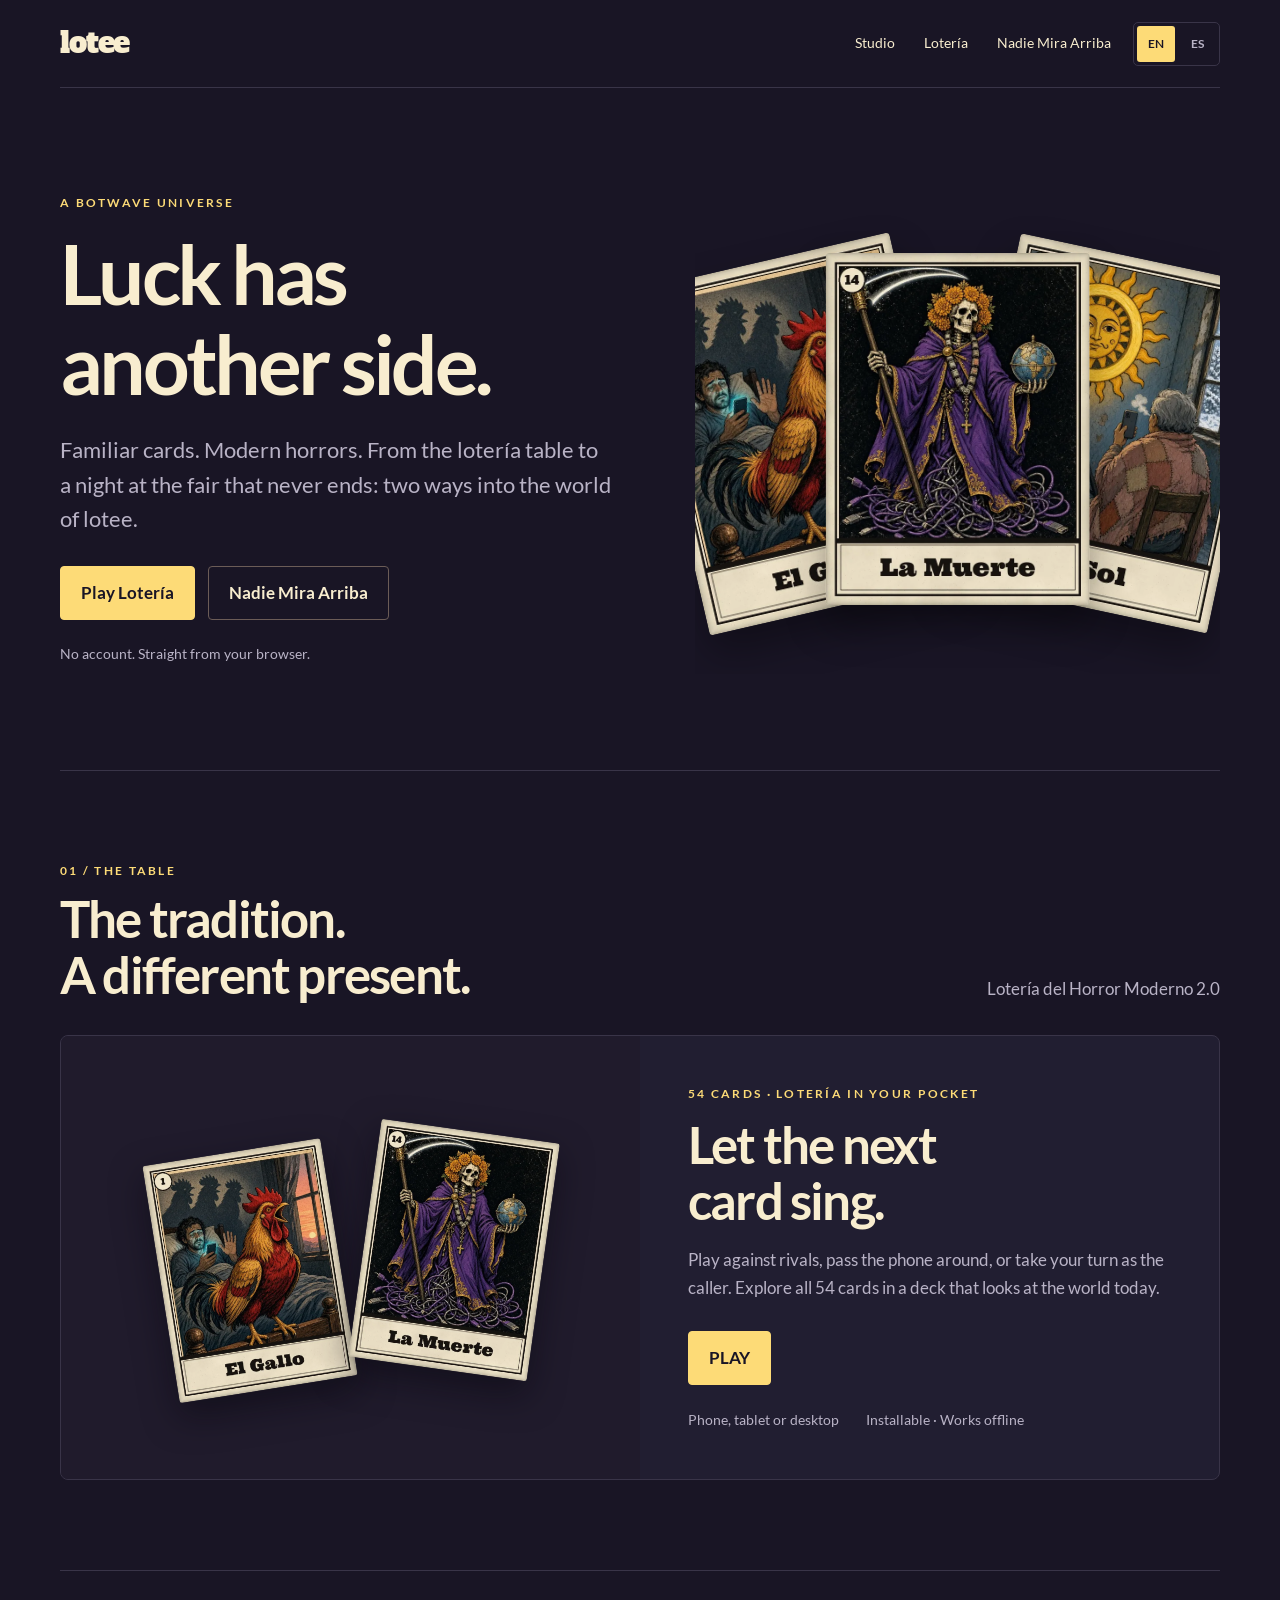
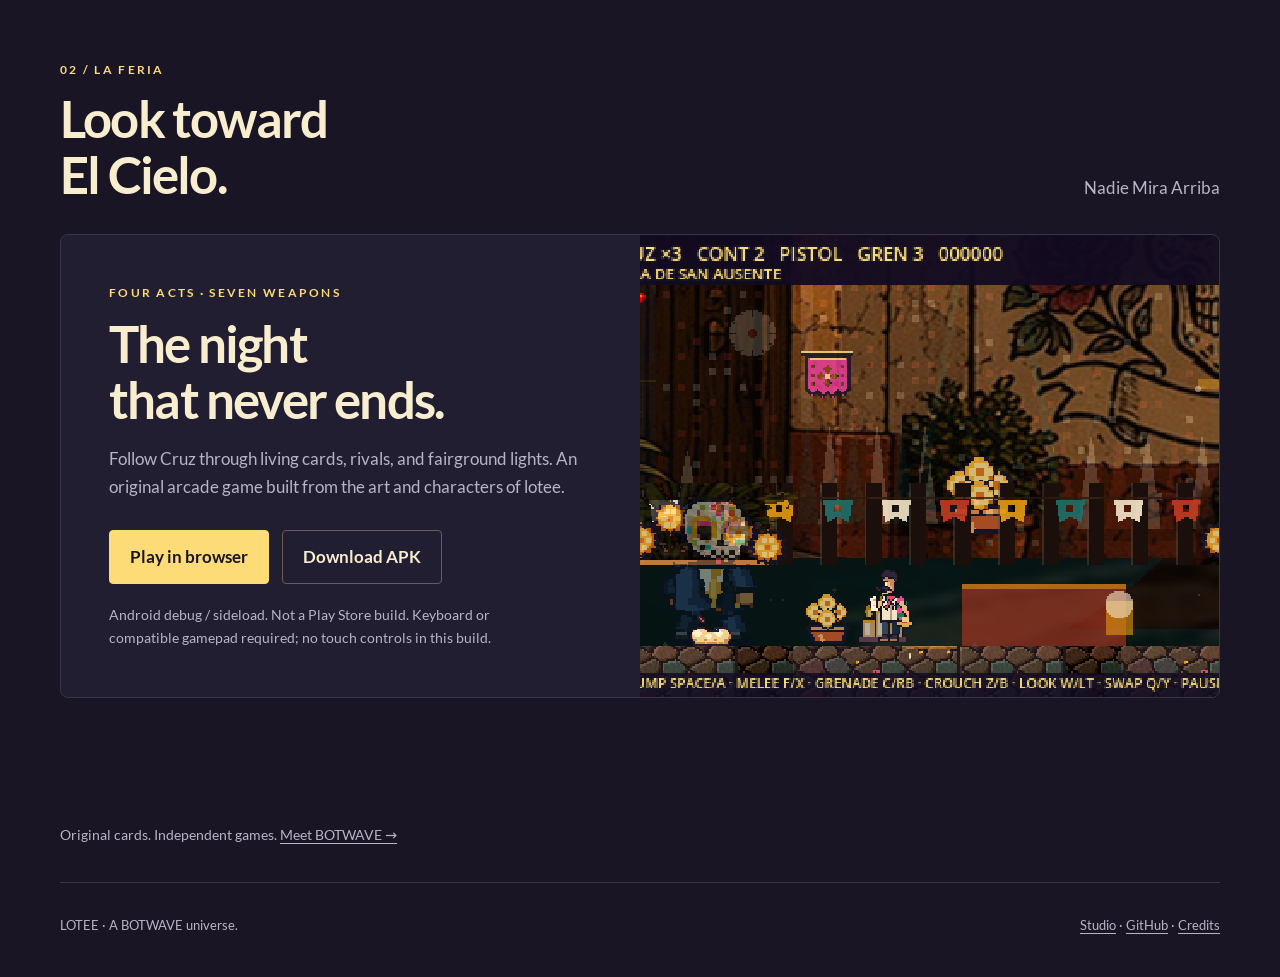
==== commit 093a08f7: "Nadie Mira Arriba 0.2.0: English-first in-game UI, polish pass, new debug APK" ====
--- a/index.html
+++ b/index.html
@@ -23,10 +23,11 @@
  window.BotwaveLocale={KEY,get lang(){return lang;},choose,apply};
  document.addEventListener('click',e=>{const button=e.target.closest('button[data-site-language]');if(button)choose(button.dataset.siteLanguage);});
  document.addEventListener('DOMContentLoaded',apply,{once:true});
+ window.addEventListener('pageshow',()=>{let saved='en';try{if(localStorage.getItem(KEY)==='es')saved='es';}catch{}if(saved!==lang)choose(saved,'history',false);else apply();});
  window.addEventListener('storage',e=>{if(e.key===KEY)choose(e.newValue==='es'?'es':'en','storage',false);});
 })();
 </script><meta content="en_US" data-en-content="en_US" data-es-content="es_MX" property="og:locale"/></head><body>
 <header class="site-header wrap"><a class="brand slab" href="./">lotee</a><nav aria-label="Navigation" class="site-nav" data-en-aria-label="Navigation" data-es-aria-label="Navegación"><a href="https://botwave1904.github.io/"><span data-en="Studio" data-es="Estudio">Studio</span></a><a href="loteria/">Lotería</a><a href="nadie-mira-arriba/">Nadie Mira Arriba</a></nav><div aria-label="Language" class="locale-control" data-en-aria-label="Language" data-es-aria-label="Idioma" role="group"><button aria-label="Switch to English" aria-pressed="true" data-en-aria-label="Switch to English" data-es-aria-label="Cambiar a inglés" data-site-language="en" lang="en" type="button">EN</button><button aria-label="Switch to Spanish" aria-pressed="false" data-en-aria-label="Switch to Spanish" data-es-aria-label="Cambiar a español" data-site-language="es" lang="es" type="button">ES</button></div></header><main class="wrap">
 <section class="hero universe"><div class="hero-copy"><p class="eyebrow"><span data-en="A BOTWAVE universe" data-es="Un universo de BOTWAVE">A BOTWAVE universe</span></p><h1><span data-en="Luck has" data-es="La suerte tiene">Luck has</span><br/><span data-en="another side." data-es="otra cara.">another side.</span></h1><p class="intro"><span data-en="Familiar cards. Modern horrors. From the lotería table to a night at the fair that never ends: two ways into the world of lotee." data-es="Cartas conocidas. Horrores de hoy. De la mesa de lotería a una noche de feria que no termina: dos maneras de entrar en el mundo de lotee.">Familiar cards. Modern horrors. From the lotería table to a night at the fair that never ends: two ways into the world of lotee.</span></p><div class="actions"><a class="button" href="loteria/"><span data-en="Play Lotería" data-es="Jugar Lotería">Play Lotería</span></a><a class="button secondary" href="nadie-mira-arriba/">Nadie Mira Arriba</a></div><p class="small muted" style="margin-top:1.4rem"><span data-en="No account. Straight from your browser." data-es="Sin cuenta. Directo desde el navegador.">No account. Straight from your browser.</span></p></div><div aria-label="Original lotee cards" class="fan" data-en-aria-label="Original lotee cards" data-es-aria-label="Cartas originales de lotee"><img alt="El Gallo" src="assets/card-01.webp"/><img alt="La Muerte" src="assets/card-14.webp"/><img alt="An original lotee card" data-en-alt="An original lotee card" data-es-alt="Carta original de lotee" src="assets/card-46.webp"/></div></section>
 <section class="section" id="loteria"><div class="section-title"><div><p class="eyebrow"><span data-en="01 / The table" data-es="01 / La mesa">01 / The table</span></p><h2><span data-en="The tradition." data-es="La tradición.">The tradition.</span><br/><span data-en="A different present." data-es="Otro presente.">A different present.</span></h2></div><p class="muted" style="max-width:31ch">Lotería del Horror Moderno 2.0</p></div><article class="feature"><div class="feature-inner"><div class="feature-media cards"><img alt="El Gallo" src="assets/card-01.webp"/><img alt="La Muerte" src="assets/card-14.webp"/></div><div class="feature-copy"><p class="eyebrow"><span data-en="54 cards · Lotería in your pocket" data-es="54 cartas · Lotería de bolsillo">54 cards · Lotería in your pocket</span></p><h2><span data-en="Let the next" data-es="Que cante">Let the next</span><br/><span data-en="card sing." data-es="la siguiente.">card sing.</span></h2><p><span data-en="Play against rivals, pass the phone around, or take your turn as the caller. Explore all 54 cards in a deck that looks at the world today." data-es="Juega contra rivales, pasa el teléfono de mano en mano o toma el papel del cantor. Explora las 54 cartas de una baraja que mira al mundo de hoy.">Play against rivals, pass the phone around, or take your turn as the caller. Explore all 54 cards in a deck that looks at the world today.</span></p><div class="actions"><a class="button" href="loteria/"><span data-en="PLAY" data-es="JUGAR">PLAY</span></a></div><div class="facts"><span><span data-en="Phone, tablet or desktop" data-es="Teléfono, tablet o escritorio">Phone, tablet or desktop</span></span><span><span data-en="Installable · Works offline" data-es="Instalable · Sin conexión">Installable · Works offline</span></span></div></div></div></article></section>
-<section class="section" id="nadie"><div class="section-title"><div><p class="eyebrow">02 / La Feria</p><h2><span data-en="Look toward" data-es="Mira hacia">Look toward</span><br/>El Cielo.</h2></div><p class="muted" style="max-width:31ch">Nadie Mira Arriba</p></div><article class="feature"><div class="feature-inner"><div class="feature-copy"><p class="eyebrow"><span data-en="Four acts · Seven weapons" data-es="Cuatro actos · Siete armas">Four acts · Seven weapons</span></p><h2><span data-en="The night" data-es="La noche">The night</span><br/><span data-en="that never ends." data-es="que no acaba.">that never ends.</span></h2><p><span data-en="Follow Cruz through living cards, rivals, and fairground lights. An original arcade game built from the art and characters of lotee." data-es="Acompaña a Cruz entre cartas vivas, rivales y luces de feria. Un arcade original construido con el arte y los personajes de lotee.">Follow Cruz through living cards, rivals, and fairground lights. An original arcade game built from the art and characters of lotee.</span></p><div class="actions"><a class="button" href="nadie-mira-arriba/"><span data-en="Play in browser" data-es="Jugar en navegador">Play in browser</span></a><a class="button secondary" href="https://github.com/botwave1904/LOTEE/releases/download/nma-godot-debug-2026-11-07/nadie-mira-arriba-debug.apk"><span data-en="Download APK" data-es="Descargar APK">Download APK</span></a></div><p class="small muted" style="margin-top:1.2rem"><span data-en="Android debug / sideload. Not a Play Store build. Keyboard or compatible gamepad required; no touch controls in this build." data-es="Android debug / sideload. No es una versión de Play Store. Teclado o mando compatible; sin controles táctiles en esta versión.">Android debug / sideload. Not a Play Store build. Keyboard or compatible gamepad required; no touch controls in this build.</span></p></div><div class="feature-media"><img alt="Cruz in Act I of Nadie Mira Arriba" class="still" data-en-alt="Cruz in Act I of Nadie Mira Arriba" data-es-alt="Cruz en el Acto I de Nadie Mira Arriba" loading="lazy" src="assets/nma-still.png"/></div></div></article></section><section class="quiet"><p><span data-en="Original cards. Independent games." data-es="Cartas originales. Juegos independientes.">Original cards. Independent games.</span> <a href="https://botwave1904.github.io/"><span data-en="Meet BOTWAVE →" data-es="Conoce BOTWAVE →">Meet BOTWAVE →</span></a></p></section></main><footer class="site-footer wrap"><span><span data-en="LOTEE · A BOTWAVE universe." data-es="LOTEE · Un universo de BOTWAVE.">LOTEE · A BOTWAVE universe.</span></span><span><a href="https://botwave1904.github.io/"><span data-en="Studio" data-es="Estudio">Studio</span></a> · <a href="https://github.com/botwave1904/LOTEE">GitHub</a> · <a href="nadie-mira-arriba/CREDITOS.md"><span data-en="Credits" data-es="Créditos">Credits</span></a></span></footer></body></html>+<section class="section" id="nadie"><div class="section-title"><div><p class="eyebrow">02 / La Feria</p><h2><span data-en="Look toward" data-es="Mira hacia">Look toward</span><br/>El Cielo.</h2></div><p class="muted" style="max-width:31ch">Nadie Mira Arriba</p></div><article class="feature"><div class="feature-inner"><div class="feature-copy"><p class="eyebrow"><span data-en="Four acts · Seven weapons" data-es="Cuatro actos · Siete armas">Four acts · Seven weapons</span></p><h2><span data-en="The night" data-es="La noche">The night</span><br/><span data-en="that never ends." data-es="que no acaba.">that never ends.</span></h2><p><span data-en="Follow Cruz through living cards, rivals, and fairground lights. An original arcade game built from the art and characters of lotee." data-es="Acompaña a Cruz entre cartas vivas, rivales y luces de feria. Un arcade original construido con el arte y los personajes de lotee.">Follow Cruz through living cards, rivals, and fairground lights. An original arcade game built from the art and characters of lotee.</span></p><div class="actions"><a class="button" href="nadie-mira-arriba/"><span data-en="Play in browser" data-es="Jugar en navegador">Play in browser</span></a><a class="button secondary" href="https://github.com/botwave1904/LOTEE/releases/download/nma-godot-debug-2026-11-07-en/nadie-mira-arriba-debug.apk"><span data-en="Download APK" data-es="Descargar APK">Download APK</span></a></div><p class="small muted" style="margin-top:1.2rem"><span data-en="Android debug / sideload. Not a Play Store build. Keyboard or compatible gamepad required; no touch controls in this build." data-es="Android debug / sideload. No es una versión de Play Store. Teclado o mando compatible; sin controles táctiles en esta versión.">Android debug / sideload. Not a Play Store build. Keyboard or compatible gamepad required; no touch controls in this build.</span></p></div><div class="feature-media"><img alt="Cruz in Act I of Nadie Mira Arriba" class="still" data-en-alt="Cruz in Act I of Nadie Mira Arriba" data-es-alt="Cruz en el Acto I de Nadie Mira Arriba" loading="lazy" src="assets/nma-still.png"/></div></div></article></section><section class="quiet"><p><span data-en="Original cards. Independent games." data-es="Cartas originales. Juegos independientes.">Original cards. Independent games.</span> <a href="https://botwave1904.github.io/"><span data-en="Meet BOTWAVE →" data-es="Conoce BOTWAVE →">Meet BOTWAVE →</span></a></p></section></main><footer class="site-footer wrap"><span><span data-en="LOTEE · A BOTWAVE universe." data-es="LOTEE · Un universo de BOTWAVE.">LOTEE · A BOTWAVE universe.</span></span><span><a href="https://botwave1904.github.io/"><span data-en="Studio" data-es="Estudio">Studio</span></a> · <a href="https://github.com/botwave1904/LOTEE">GitHub</a> · <a href="nadie-mira-arriba/credits.html"><span data-en="Credits" data-es="Créditos">Credits</span></a></span></footer></body></html>
